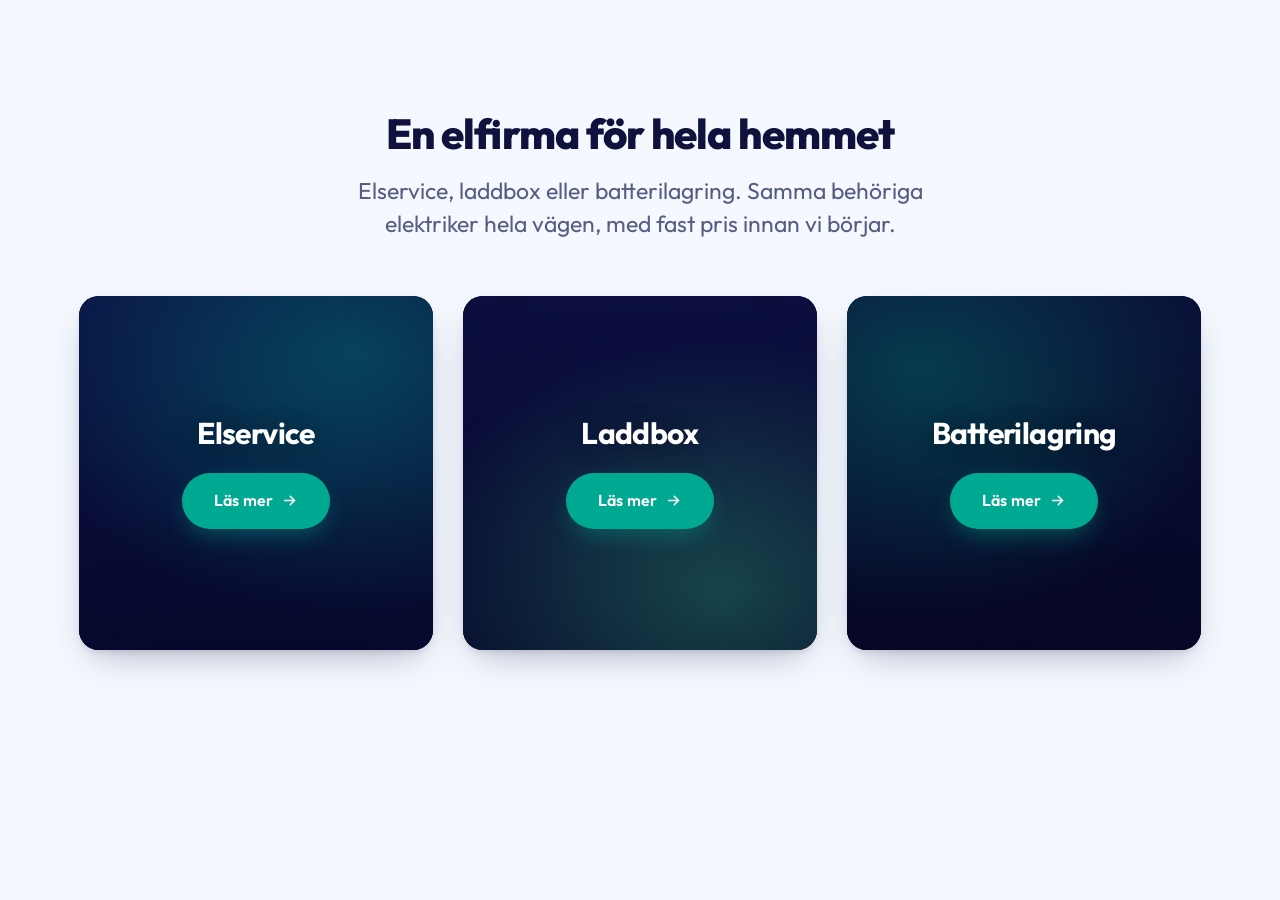
==== index.html @ d0bf8b24 "Evify layout + Hemsol hover + Ampy skin (new copy, teal CTA) - Evify-identical layout: centred headi" ====
<!DOCTYPE html>
<html lang="sv">
<head>
<meta charset="UTF-8">
<meta name="viewport" content="width=device-width, initial-scale=1.0">
<title>Ampy — "En elfirma för hela hemmet" (Evify-layout · Hemsol-hover)</title>
<!-- Prototype only: production self-hosts Outfit (no Google Fonts request). -->
<link rel="preconnect" href="https://fonts.googleapis.com">
<link rel="preconnect" href="https://fonts.gstatic.com" crossorigin>
<link href="https://fonts.googleapis.com/css2?family=Outfit:wght@300;400;500;600;700;800&display=swap" rel="stylesheet">
<style>
/* ===== Ampy canonical tokens (values match ampy-design-system/reference/tokens.css) ===== */
:root{
  --ap-navy:#090b32; --ap-teal:#00a991; --ap-teal-bright:#1cc4af; --ap-green:#39c281; --ap-mint:#55ff9a;
  --ap-offwhite:#f5f9ff; --ap-white:#ffffff;
  --ink:#0f123c; --ink-muted:#565e82;
  --font:"Outfit",system-ui,-apple-system,sans-serif;
  --w-light:300; --w-reg:400; --w-med:500; --w-semi:600; --w-bold:700; --w-black:800;
  --fs-sm:clamp(1.4rem,1.3rem + 0.3vw,1.6rem);
  --fs-body:clamp(1.6rem,1.5rem + 0.4vw,1.9rem);
  --fs-lead:clamp(1.9rem,1.7rem + 0.6vw,2.3rem);
  --fs-cardtitle:clamp(2.2rem,1.8rem + 1vw,3rem);
  --fs-h2:clamp(3.0rem,2.4rem + 1.8vw,4.2rem);
  --lh-snug:1.14; --tr-tight:-0.022em;
  --s-2:0.8rem; --s-3:1.2rem; --s-4:1.6rem; --s-5:2.4rem; --s-6:3.2rem; --s-7:4.8rem; --s-8:6.4rem;
  --r-lg:2rem; --r-pill:999rem;
  --shadow-card:0 1.6rem 4rem -1.2rem rgba(9,11,50,0.28),0 0.4rem 1rem -0.4rem rgba(9,11,50,0.18);
  --shadow-card-h:0 3rem 6rem -1.4rem rgba(9,11,50,0.38),0 1rem 2rem -0.6rem rgba(9,11,50,0.22);
  --shadow-teal:0 1rem 2.4rem -0.6rem rgba(0,169,145,0.45);
  --ring:0 0 0 0.3rem rgba(0,169,145,0.5);
  --ease:cubic-bezier(0.2,0.6,0.2,1); --ease-out:cubic-bezier(0.16,1,0.3,1);
}
@media (prefers-reduced-motion:reduce){ *{animation:none !important; transition:none !important;} }

*,*::before,*::after{box-sizing:border-box;margin:0;padding:0;}
html{font-size:62.5%;-webkit-text-size-adjust:100%;}
body{font-family:var(--font);font-weight:var(--w-reg);font-size:var(--fs-body);line-height:1.6;
  color:var(--ink);background:var(--ap-offwhite);
  font-feature-settings:"kern" 1,"liga" 1;-webkit-font-smoothing:antialiased;text-rendering:optimizeLegibility;}
img,svg{display:block;max-width:100%;} a{color:inherit;text-decoration:none;}
::selection{background:rgba(0,169,145,0.22);}

/* ============================================================================
   BLOCK — Evify layout (identical sizing/placement) + Hemsol hover + Ampy skin
   ============================================================================ */
.amp3{padding-block:clamp(var(--s-8),4rem + 6vw,11rem);}
.amp3__wrap{width:100%;max-width:117rem;margin-inline:auto;
  padding-inline:max(var(--s-5),env(safe-area-inset-left));}

/* centred header (Evify structure) */
.amp3__head{max-width:64rem;margin-inline:auto;text-align:center;}
.amp3__title{font-size:var(--fs-h2);font-weight:var(--w-black);line-height:var(--lh-snug);
  letter-spacing:var(--tr-tight);color:var(--ink);text-wrap:balance;}
.amp3__lead{margin:var(--s-4) auto 0;max-width:52ch;font-size:var(--fs-lead);
  font-weight:var(--w-reg);line-height:1.45;color:var(--ink-muted);text-wrap:pretty;}

/* 3 equal square cards, 30px gutters (Evify), rounded 20px */
.amp3__grid{margin-top:clamp(var(--s-7),3rem + 2vw,var(--s-8));
  display:grid;grid-template-columns:repeat(3,1fr);gap:3rem;}

.pcard{position:relative;display:block;aspect-ratio:1/1;overflow:hidden;
  border-radius:var(--r-lg);background:var(--ap-navy);box-shadow:var(--shadow-card);
  transform:translateZ(0);
  transition:transform var(--normal,280ms) var(--ease),box-shadow var(--normal,280ms) var(--ease);}
.pcard:hover,.pcard:focus-visible{transform:translateY(-0.4rem);box-shadow:var(--shadow-card-h);outline:0;}
.pcard:focus-visible{box-shadow:var(--ring),var(--shadow-card-h);}

/* media = photo (with a midnight-aurora fallback so a missing photo degrades gracefully).
   The whole media layer zooms on hover — the Hemsol move. */
.pcard__media{position:absolute;inset:0;z-index:0;overflow:hidden;
  transform:scale(1);transition:transform 640ms var(--ease-out);will-change:transform;}
.pcard:hover .pcard__media,.pcard:focus-visible .pcard__media{transform:scale(1.08);}
.pcard__media img{width:100%;height:100%;object-fit:cover;}
.pcard--elservice .pcard__media{background:
  radial-gradient(60rem 44rem at 78% 16%,rgba(0,169,145,0.5),transparent 60%),
  linear-gradient(180deg,#0d1350,#06082a);}
.pcard--laddbox .pcard__media{background:
  radial-gradient(56rem 42rem at 74% 84%,rgba(57,194,129,0.46),transparent 60%),
  linear-gradient(180deg,#0d1145,#06082a);}
.pcard--batteri .pcard__media{background:
  radial-gradient(54rem 42rem at 20% 20%,rgba(0,169,145,0.44),transparent 60%),
  linear-gradient(180deg,#0b0e38,#05061f);}

/* legibility overlay for centred white text; Hemsol-style deepen on hover */
.pcard__overlay{position:absolute;inset:0;z-index:1;
  background:radial-gradient(125% 105% at 50% 50%,rgba(9,11,50,0.20),rgba(9,11,50,0.5));
  transition:background 420ms var(--ease);}
.pcard:hover .pcard__overlay,.pcard:focus-visible .pcard__overlay{
  background:radial-gradient(125% 105% at 50% 50%,rgba(9,11,50,0.32),rgba(9,11,50,0.64));}

/* centred content (Evify placement) */
.pcard__body{position:absolute;inset:0;z-index:2;
  display:flex;flex-direction:column;align-items:center;justify-content:center;gap:var(--s-5);
  text-align:center;padding:var(--s-5);color:var(--ap-white);}
.pcard__title{font-size:var(--fs-cardtitle);font-weight:var(--w-bold);line-height:1.05;
  letter-spacing:var(--tr-tight);color:var(--ap-white);
  text-shadow:0 0.1rem 2.4rem rgba(0,0,0,0.35);
  transition:transform 220ms var(--ease-out);}
.pcard:hover .pcard__title,.pcard:focus-visible .pcard__title{transform:translateY(-0.2rem);}

/* the CTA pill — kept from Evify, recoloured to Ampy teal ("Ampy-friendly light-blue") */
.pcard__cta{display:inline-flex;align-items:center;gap:var(--s-2);
  padding:1.5rem 3.2rem;border-radius:var(--r-pill);
  background:var(--ap-teal);color:var(--ap-white);
  font-size:var(--fs-sm);font-weight:var(--w-semi);letter-spacing:0.01em;
  box-shadow:var(--shadow-teal);
  transition:background 200ms var(--ease),transform 200ms var(--ease-out),box-shadow 200ms var(--ease);}
.pcard__cta svg{width:1.7rem;height:1.7rem;fill:none;stroke:currentColor;stroke-width:2.2;
  stroke-linecap:round;stroke-linejoin:round;
  transition:transform 200ms var(--ease-out);}
.pcard:hover .pcard__cta,.pcard:focus-visible .pcard__cta{
  background:var(--ap-teal-bright);transform:translateY(-0.2rem);
  box-shadow:0 1.4rem 3rem -0.6rem rgba(28,196,175,0.6);}
.pcard:hover .pcard__cta svg,.pcard:focus-visible .pcard__cta svg{transform:translateX(0.3rem);}

/* quiet load stagger */
@keyframes amp3-rise{from{opacity:0;transform:translateY(1.6rem);}to{opacity:1;transform:none;}}
.rise{animation:amp3-rise 520ms var(--ease-out) both;}
.rise.d1{animation-delay:.05s;} .rise.d2{animation-delay:.12s;}
.rise.d3{animation-delay:.20s;} .rise.d4{animation-delay:.28s;} .rise.d5{animation-delay:.36s;}

/* responsive — identical to Evify: 3-up ≥768, stacked square below */
@media (max-width:767px){
  .amp3__grid{grid-template-columns:1fr;gap:var(--s-5);}
}
@media (forced-colors:active){ .pcard:focus-visible{outline:0.2rem solid;outline-offset:0.2rem;} }
</style>
</head>
<body>

<section class="amp3" aria-labelledby="amp3-title">
  <div class="amp3__wrap">

    <header class="amp3__head">
      <h2 class="amp3__title rise d1" id="amp3-title">En elfirma för hela hemmet</h2>
      <p class="amp3__lead rise d2">Elservice, laddbox eller batterilagring. Samma behöriga elektriker hela vägen, med fast pris innan vi börjar.</p>
    </header>

    <div class="amp3__grid">

      <!-- Ruta 1 — Elservice  (bild 1: det upplysta huset i skymning) -->
      <a class="pcard pcard--elservice rise d3" href="/elservice/">
        <span class="pcard__media"><img src="img/elservice.jpg" alt="" loading="lazy" onerror="this.style.display='none'"></span>
        <span class="pcard__overlay"></span>
        <span class="pcard__body">
          <span class="pcard__title">Elservice</span>
          <span class="pcard__cta">Läs mer <svg viewBox="0 0 24 24"><path d="M5 12h14"/><path d="M13 6l6 6-6 6"/></svg></span>
        </span>
      </a>

      <!-- Ruta 2 — Laddbox  (bild 3: laddaren på träpanelen) -->
      <a class="pcard pcard--laddbox rise d4" href="/laddboxar/">
        <span class="pcard__media"><img src="img/laddbox.jpg" alt="" loading="lazy" onerror="this.style.display='none'"></span>
        <span class="pcard__overlay"></span>
        <span class="pcard__body">
          <span class="pcard__title">Laddbox</span>
          <span class="pcard__cta">Läs mer <svg viewBox="0 0 24 24"><path d="M5 12h14"/><path d="M13 6l6 6-6 6"/></svg></span>
        </span>
      </a>

      <!-- Ruta 3 — Batterilagring  (bild 2: trähuset med solceller) -->
      <a class="pcard pcard--batteri rise d5" href="/batterilagring/">
        <span class="pcard__media"><img src="img/batterilagring.jpg" alt="" loading="lazy" onerror="this.style.display='none'"></span>
        <span class="pcard__overlay"></span>
        <span class="pcard__body">
          <span class="pcard__title">Batterilagring</span>
          <span class="pcard__cta">Läs mer <svg viewBox="0 0 24 24"><path d="M5 12h14"/><path d="M13 6l6 6-6 6"/></svg></span>
        </span>
      </a>

    </div>
  </div>
</section>

</body>
</html>
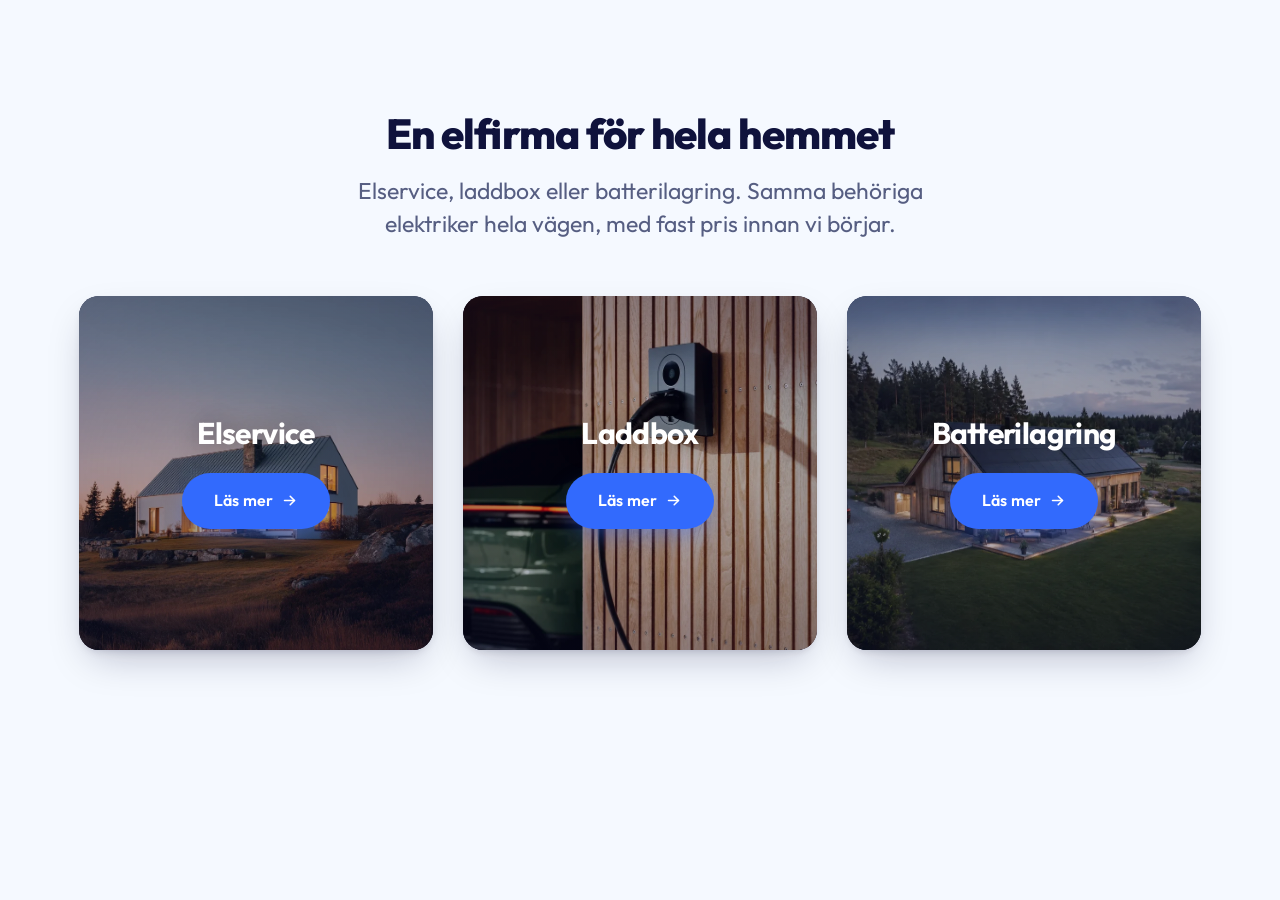
==== commit da80dfc1: "Add real Ampy photos + switch CTA from teal to Ampy blue (#326afd) - Real photos wired: Elservice=wh" ====
--- a/index.html
+++ b/index.html
@@ -12,6 +12,7 @@
 /* ===== Ampy canonical tokens (values match ampy-design-system/reference/tokens.css) ===== */
 :root{
   --ap-navy:#090b32; --ap-teal:#00a991; --ap-teal-bright:#1cc4af; --ap-green:#39c281; --ap-mint:#55ff9a;
+  --ap-blue:#326afd; --ap-blue-bright:#4b85fd;   /* Ampy brand blue (brandbook primary) — the CTA "ljusblå" */
   --ap-offwhite:#f5f9ff; --ap-white:#ffffff;
   --ink:#0f123c; --ink-muted:#565e82;
   --font:"Outfit",system-ui,-apple-system,sans-serif;
@@ -27,6 +28,7 @@
   --shadow-card:0 1.6rem 4rem -1.2rem rgba(9,11,50,0.28),0 0.4rem 1rem -0.4rem rgba(9,11,50,0.18);
   --shadow-card-h:0 3rem 6rem -1.4rem rgba(9,11,50,0.38),0 1rem 2rem -0.6rem rgba(9,11,50,0.22);
   --shadow-teal:0 1rem 2.4rem -0.6rem rgba(0,169,145,0.45);
+  --shadow-blue:0 1rem 2.4rem -0.6rem rgba(50,106,253,0.5);
   --ring:0 0 0 0.3rem rgba(0,169,145,0.5);
   --ease:cubic-bezier(0.2,0.6,0.2,1); --ease-out:cubic-bezier(0.16,1,0.3,1);
 }
@@ -101,16 +103,16 @@
 /* the CTA pill — kept from Evify, recoloured to Ampy teal ("Ampy-friendly light-blue") */
 .pcard__cta{display:inline-flex;align-items:center;gap:var(--s-2);
   padding:1.5rem 3.2rem;border-radius:var(--r-pill);
-  background:var(--ap-teal);color:var(--ap-white);
+  background:var(--ap-blue);color:var(--ap-white);
   font-size:var(--fs-sm);font-weight:var(--w-semi);letter-spacing:0.01em;
-  box-shadow:var(--shadow-teal);
+  box-shadow:var(--shadow-blue);
   transition:background 200ms var(--ease),transform 200ms var(--ease-out),box-shadow 200ms var(--ease);}
 .pcard__cta svg{width:1.7rem;height:1.7rem;fill:none;stroke:currentColor;stroke-width:2.2;
   stroke-linecap:round;stroke-linejoin:round;
   transition:transform 200ms var(--ease-out);}
 .pcard:hover .pcard__cta,.pcard:focus-visible .pcard__cta{
-  background:var(--ap-teal-bright);transform:translateY(-0.2rem);
-  box-shadow:0 1.4rem 3rem -0.6rem rgba(28,196,175,0.6);}
+  background:var(--ap-blue-bright);transform:translateY(-0.2rem);
+  box-shadow:0 1.4rem 3rem -0.6rem rgba(75,133,253,0.6);}
 .pcard:hover .pcard__cta svg,.pcard:focus-visible .pcard__cta svg{transform:translateX(0.3rem);}
 
 /* quiet load stagger */
@@ -140,7 +142,7 @@
 
       <!-- Ruta 1 — Elservice  (bild 1: det upplysta huset i skymning) -->
       <a class="pcard pcard--elservice rise d3" href="/elservice/">
-        <span class="pcard__media"><img src="img/elservice.jpg" alt="" loading="lazy" onerror="this.style.display='none'"></span>
+        <span class="pcard__media"><img src="img/elservice.webp" alt="" loading="lazy" onerror="this.style.display='none'"></span>
         <span class="pcard__overlay"></span>
         <span class="pcard__body">
           <span class="pcard__title">Elservice</span>
@@ -150,7 +152,7 @@
 
       <!-- Ruta 2 — Laddbox  (bild 3: laddaren på träpanelen) -->
       <a class="pcard pcard--laddbox rise d4" href="/laddboxar/">
-        <span class="pcard__media"><img src="img/laddbox.jpg" alt="" loading="lazy" onerror="this.style.display='none'"></span>
+        <span class="pcard__media"><img src="img/laddbox.webp" alt="" loading="lazy" onerror="this.style.display='none'"></span>
         <span class="pcard__overlay"></span>
         <span class="pcard__body">
           <span class="pcard__title">Laddbox</span>
@@ -160,7 +162,7 @@
 
       <!-- Ruta 3 — Batterilagring  (bild 2: trähuset med solceller) -->
       <a class="pcard pcard--batteri rise d5" href="/batterilagring/">
-        <span class="pcard__media"><img src="img/batterilagring.jpg" alt="" loading="lazy" onerror="this.style.display='none'"></span>
+        <span class="pcard__media"><img src="img/batterilagring.webp" alt="" loading="lazy" onerror="this.style.display='none'"></span>
         <span class="pcard__overlay"></span>
         <span class="pcard__body">
           <span class="pcard__title">Batterilagring</span>
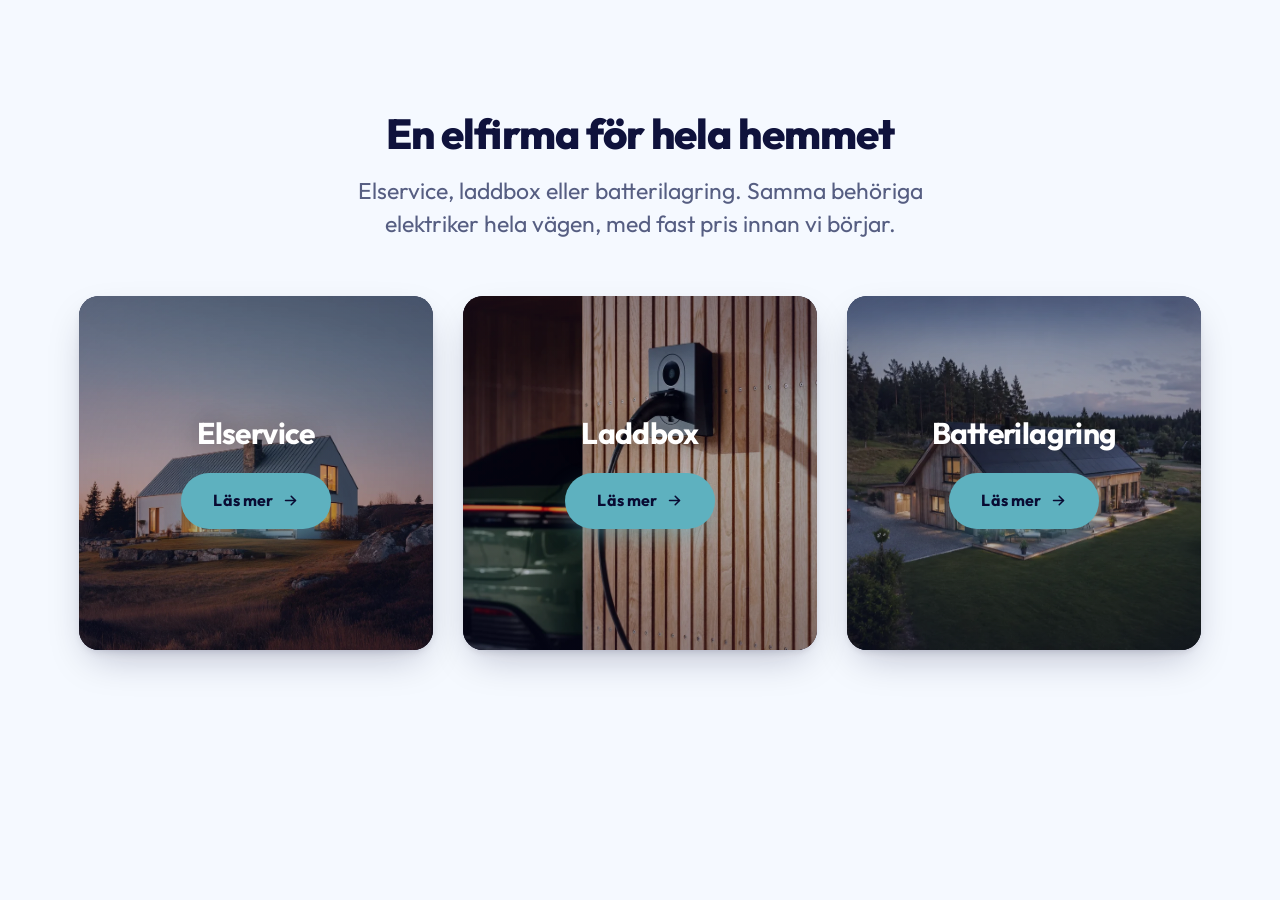
==== commit d4cf9834: "CTA -> Ampy sky-blue #5eb1bf (owner-picked 'ljusblå') with dark text for AA" ====
--- a/index.html
+++ b/index.html
@@ -12,7 +12,7 @@
 /* ===== Ampy canonical tokens (values match ampy-design-system/reference/tokens.css) ===== */
 :root{
   --ap-navy:#090b32; --ap-teal:#00a991; --ap-teal-bright:#1cc4af; --ap-green:#39c281; --ap-mint:#55ff9a;
-  --ap-blue:#326afd; --ap-blue-bright:#4b85fd;   /* Ampy brand blue (brandbook primary) — the CTA "ljusblå" */
+  --ap-blue:#5eb1bf; --ap-blue-bright:#74c2ce;   /* Ampy sky-blue (brandbook secondary) — the CTA "ljusblå", owner-picked */
   --ap-offwhite:#f5f9ff; --ap-white:#ffffff;
   --ink:#0f123c; --ink-muted:#565e82;
   --font:"Outfit",system-ui,-apple-system,sans-serif;
@@ -28,7 +28,7 @@
   --shadow-card:0 1.6rem 4rem -1.2rem rgba(9,11,50,0.28),0 0.4rem 1rem -0.4rem rgba(9,11,50,0.18);
   --shadow-card-h:0 3rem 6rem -1.4rem rgba(9,11,50,0.38),0 1rem 2rem -0.6rem rgba(9,11,50,0.22);
   --shadow-teal:0 1rem 2.4rem -0.6rem rgba(0,169,145,0.45);
-  --shadow-blue:0 1rem 2.4rem -0.6rem rgba(50,106,253,0.5);
+  --shadow-blue:0 1rem 2.4rem -0.6rem rgba(94,177,191,0.55);
   --ring:0 0 0 0.3rem rgba(0,169,145,0.5);
   --ease:cubic-bezier(0.2,0.6,0.2,1); --ease-out:cubic-bezier(0.16,1,0.3,1);
 }
@@ -103,8 +103,8 @@
 /* the CTA pill — kept from Evify, recoloured to Ampy teal ("Ampy-friendly light-blue") */
 .pcard__cta{display:inline-flex;align-items:center;gap:var(--s-2);
   padding:1.5rem 3.2rem;border-radius:var(--r-pill);
-  background:var(--ap-blue);color:var(--ap-white);
-  font-size:var(--fs-sm);font-weight:var(--w-semi);letter-spacing:0.01em;
+  background:var(--ap-blue);color:var(--ap-navy);
+  font-size:var(--fs-sm);font-weight:var(--w-bold);letter-spacing:0.01em;
   box-shadow:var(--shadow-blue);
   transition:background 200ms var(--ease),transform 200ms var(--ease-out),box-shadow 200ms var(--ease);}
 .pcard__cta svg{width:1.7rem;height:1.7rem;fill:none;stroke:currentColor;stroke-width:2.2;
@@ -112,7 +112,7 @@
   transition:transform 200ms var(--ease-out);}
 .pcard:hover .pcard__cta,.pcard:focus-visible .pcard__cta{
   background:var(--ap-blue-bright);transform:translateY(-0.2rem);
-  box-shadow:0 1.4rem 3rem -0.6rem rgba(75,133,253,0.6);}
+  box-shadow:0 1.4rem 3rem -0.6rem rgba(94,177,191,0.6);}
 .pcard:hover .pcard__cta svg,.pcard:focus-visible .pcard__cta svg{transform:translateX(0.3rem);}
 
 /* quiet load stagger */
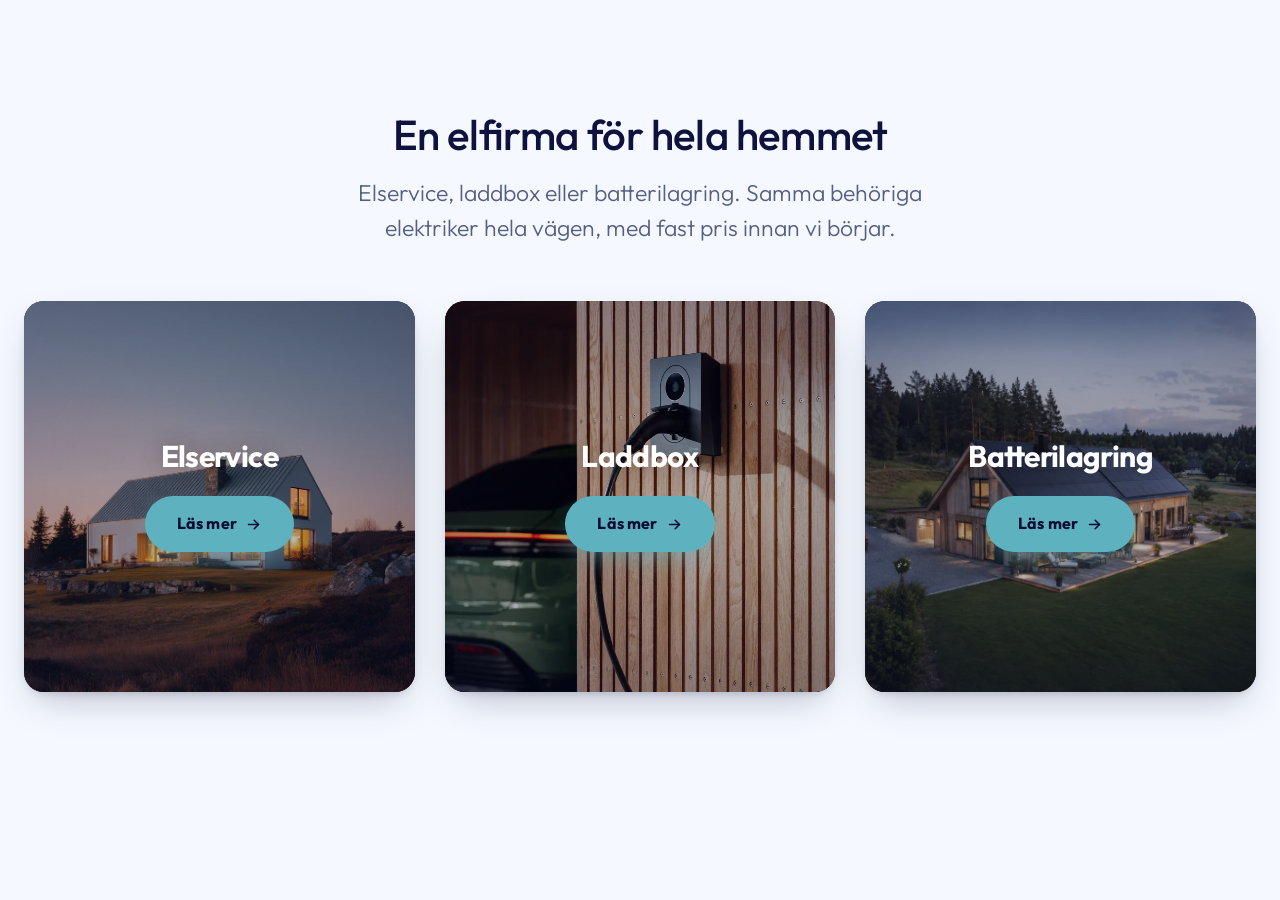
==== commit 58c3b025: "Type to style guide (H2 Medium 500/lh1.2, lead Light 300, tighter measure) + bigger cards (117->132r" ====
--- a/index.html
+++ b/index.html
@@ -46,15 +46,16 @@
    BLOCK — Evify layout (identical sizing/placement) + Hemsol hover + Ampy skin
    ============================================================================ */
 .amp3{padding-block:clamp(var(--s-8),4rem + 6vw,11rem);}
-.amp3__wrap{width:100%;max-width:117rem;margin-inline:auto;
+.amp3__wrap{width:100%;max-width:132rem;margin-inline:auto;
   padding-inline:max(var(--s-5),env(safe-area-inset-left));}
 
-/* centred header (Evify structure) */
-.amp3__head{max-width:64rem;margin-inline:auto;text-align:center;}
-.amp3__title{font-size:var(--fs-h2);font-weight:var(--w-black);line-height:var(--lh-snug);
-  letter-spacing:var(--tr-tight);color:var(--ink);text-wrap:balance;}
-.amp3__lead{margin:var(--s-4) auto 0;max-width:52ch;font-size:var(--fs-lead);
-  font-weight:var(--w-reg);line-height:1.45;color:var(--ink-muted);text-wrap:pretty;}
+/* centred header (Evify structure). Type follows the style guide:
+   H2 = Outfit Medium (500) / lh 1.2, NOT Black; body = Outfit Light (300). */
+.amp3__head{max-width:62rem;margin-inline:auto;text-align:center;}
+.amp3__title{font-size:var(--fs-h2);font-weight:var(--w-med);line-height:1.2;
+  letter-spacing:-0.01em;color:var(--ink);text-wrap:balance;}
+.amp3__lead{margin:var(--s-4) auto 0;max-width:46ch;font-size:var(--fs-lead);
+  font-weight:var(--w-light);line-height:1.5;color:var(--ink-muted);text-wrap:pretty;}
 
 /* 3 equal square cards, 30px gutters (Evify), rounded 20px */
 .amp3__grid{margin-top:clamp(var(--s-7),3rem + 2vw,var(--s-8));
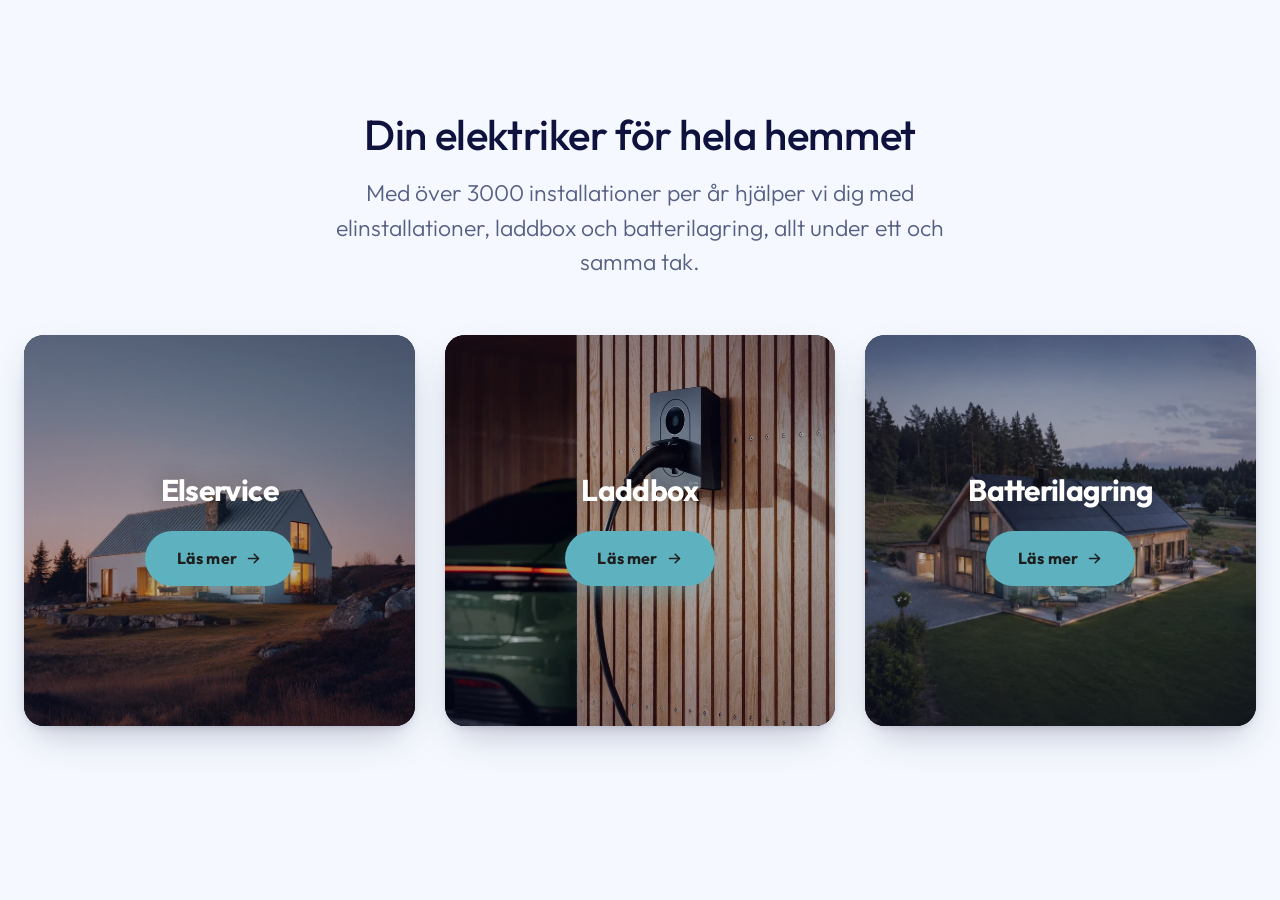
==== commit 702e24ff: "Copy lock-in + black CTA text - Heading -> 'Din elektriker för hela hemmet' (owner-picked, du-tillta" ====
--- a/index.html
+++ b/index.html
@@ -14,7 +14,7 @@
   --ap-navy:#090b32; --ap-teal:#00a991; --ap-teal-bright:#1cc4af; --ap-green:#39c281; --ap-mint:#55ff9a;
   --ap-blue:#5eb1bf; --ap-blue-bright:#74c2ce;   /* Ampy sky-blue (brandbook secondary) — the CTA "ljusblå", owner-picked */
   --ap-offwhite:#f5f9ff; --ap-white:#ffffff;
-  --ink:#0f123c; --ink-muted:#565e82;
+  --ink:#0f123c; --ink-muted:#565e82; --ap-black:#1e1e1e;
   --font:"Outfit",system-ui,-apple-system,sans-serif;
   --w-light:300; --w-reg:400; --w-med:500; --w-semi:600; --w-bold:700; --w-black:800;
   --fs-sm:clamp(1.4rem,1.3rem + 0.3vw,1.6rem);
@@ -104,7 +104,7 @@
 /* the CTA pill — kept from Evify, recoloured to Ampy teal ("Ampy-friendly light-blue") */
 .pcard__cta{display:inline-flex;align-items:center;gap:var(--s-2);
   padding:1.5rem 3.2rem;border-radius:var(--r-pill);
-  background:var(--ap-blue);color:var(--ap-navy);
+  background:var(--ap-blue);color:var(--ap-black);
   font-size:var(--fs-sm);font-weight:var(--w-bold);letter-spacing:0.01em;
   box-shadow:var(--shadow-blue);
   transition:background 200ms var(--ease),transform 200ms var(--ease-out),box-shadow 200ms var(--ease);}
@@ -135,8 +135,8 @@
   <div class="amp3__wrap">
 
     <header class="amp3__head">
-      <h2 class="amp3__title rise d1" id="amp3-title">En elfirma för hela hemmet</h2>
-      <p class="amp3__lead rise d2">Elservice, laddbox eller batterilagring. Samma behöriga elektriker hela vägen, med fast pris innan vi börjar.</p>
+      <h2 class="amp3__title rise d1" id="amp3-title">Din elektriker för hela hemmet</h2>
+      <p class="amp3__lead rise d2">Med över 3000 installationer per år hjälper vi dig med elinstallationer, laddbox och batterilagring, allt under ett och samma tak.</p>
     </header>
 
     <div class="amp3__grid">
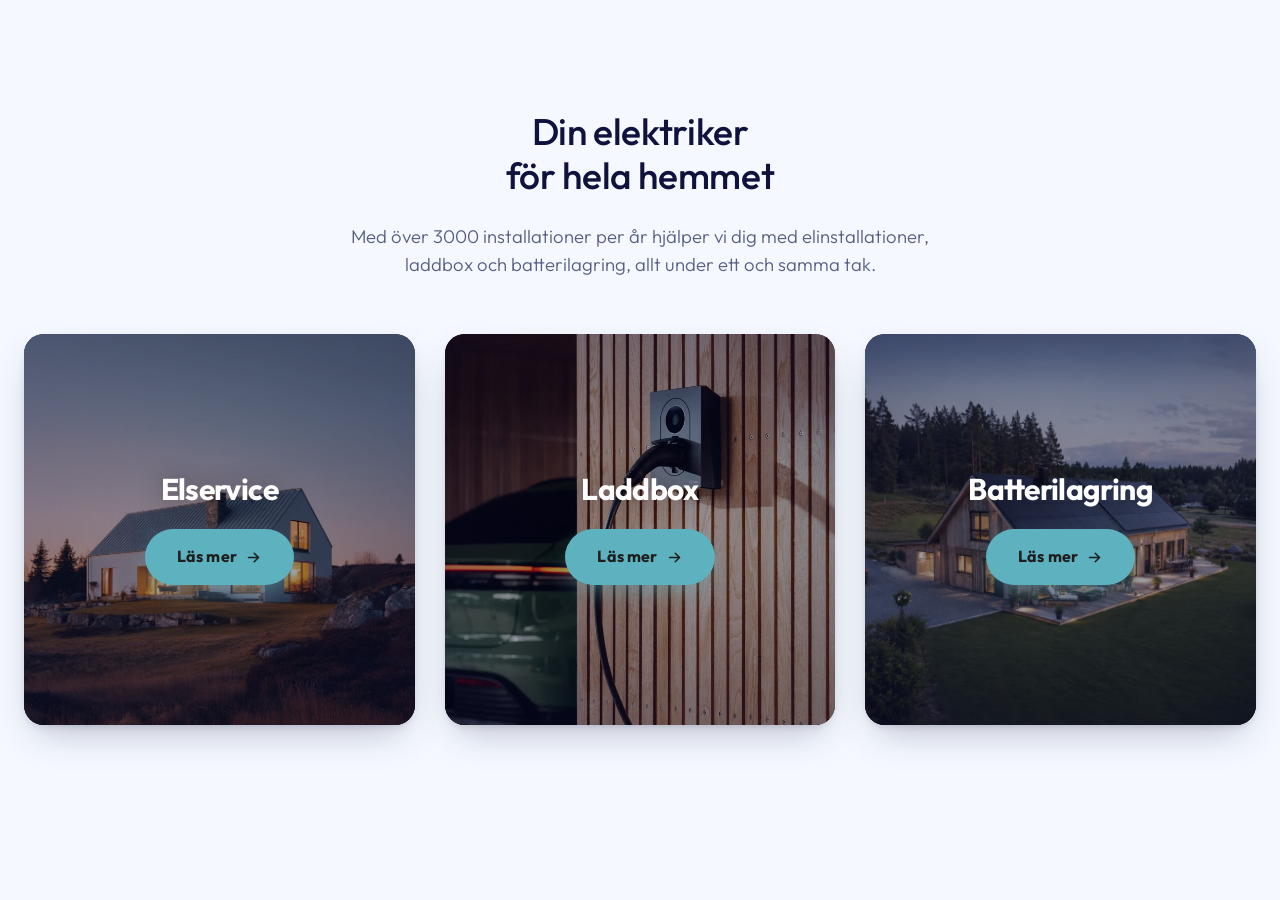
==== commit 153759a4: "Type to guide (H2 smidge smaller, lead --aptext-m 18px) + lead 2 lines wider than heading + mobile f" ====
--- a/index.html
+++ b/index.html
@@ -19,9 +19,9 @@
   --w-light:300; --w-reg:400; --w-med:500; --w-semi:600; --w-bold:700; --w-black:800;
   --fs-sm:clamp(1.4rem,1.3rem + 0.3vw,1.6rem);
   --fs-body:clamp(1.6rem,1.5rem + 0.4vw,1.9rem);
-  --fs-lead:clamp(1.9rem,1.7rem + 0.6vw,2.3rem);
+  --fs-lead:clamp(1.7rem,1.62rem + 0.25vw,1.85rem);   /* style guide --aptext-m (17->18.5px) */
   --fs-cardtitle:clamp(2.2rem,1.8rem + 1vw,3rem);
-  --fs-h2:clamp(3.0rem,2.4rem + 1.8vw,4.2rem);
+  --fs-h2:clamp(2.8rem,2.3rem + 1.1vw,3.8rem);         /* a smidge smaller, guide-scale H2 wt500/lh1.2 */
   --lh-snug:1.14; --tr-tight:-0.022em;
   --s-2:0.8rem; --s-3:1.2rem; --s-4:1.6rem; --s-5:2.4rem; --s-6:3.2rem; --s-7:4.8rem; --s-8:6.4rem;
   --r-lg:2rem; --r-pill:999rem;
@@ -51,10 +51,11 @@
 
 /* centred header (Evify structure). Type follows the style guide:
    H2 = Outfit Medium (500) / lh 1.2, NOT Black; body = Outfit Light (300). */
-.amp3__head{max-width:62rem;margin-inline:auto;text-align:center;}
-.amp3__title{font-size:var(--fs-h2);font-weight:var(--w-med);line-height:1.2;
+.amp3__head{max-width:96rem;margin-inline:auto;text-align:center;}
+.amp3__title{max-width:40rem;margin-inline:auto;font-size:var(--fs-h2);font-weight:var(--w-med);line-height:1.2;
   letter-spacing:-0.01em;color:var(--ink);text-wrap:balance;}
-.amp3__lead{margin:var(--s-4) auto 0;max-width:46ch;font-size:var(--fs-lead);
+/* lead is deliberately WIDER than the title (2 lines, not 3) */
+.amp3__lead{margin:var(--s-5) auto 0;max-width:58rem;font-size:var(--fs-lead);
   font-weight:var(--w-light);line-height:1.5;color:var(--ink-muted);text-wrap:pretty;}
 
 /* 3 equal square cards, 30px gutters (Evify), rounded 20px */
@@ -86,7 +87,7 @@
 
 /* legibility overlay for centred white text; Hemsol-style deepen on hover */
 .pcard__overlay{position:absolute;inset:0;z-index:1;
-  background:radial-gradient(125% 105% at 50% 50%,rgba(9,11,50,0.20),rgba(9,11,50,0.5));
+  background:radial-gradient(125% 105% at 50% 50%,rgba(9,11,50,0.32),rgba(9,11,50,0.58));
   transition:background 420ms var(--ease);}
 .pcard:hover .pcard__overlay,.pcard:focus-visible .pcard__overlay{
   background:radial-gradient(125% 105% at 50% 50%,rgba(9,11,50,0.32),rgba(9,11,50,0.64));}
@@ -124,7 +125,10 @@
 
 /* responsive — identical to Evify: 3-up ≥768, stacked square below */
 @media (max-width:767px){
-  .amp3__grid{grid-template-columns:1fr;gap:var(--s-5);}
+  /* single column, but CAP the card width so a full-width square never explodes into
+     a giant tile on large phones / small tablets (that was the mobile break) */
+  .amp3__grid{grid-template-columns:1fr;gap:var(--s-5);max-width:44rem;margin-inline:auto;}
+  .pcard__cta{padding:1.4rem 2.8rem;}
 }
 @media (forced-colors:active){ .pcard:focus-visible{outline:0.2rem solid;outline-offset:0.2rem;} }
 </style>
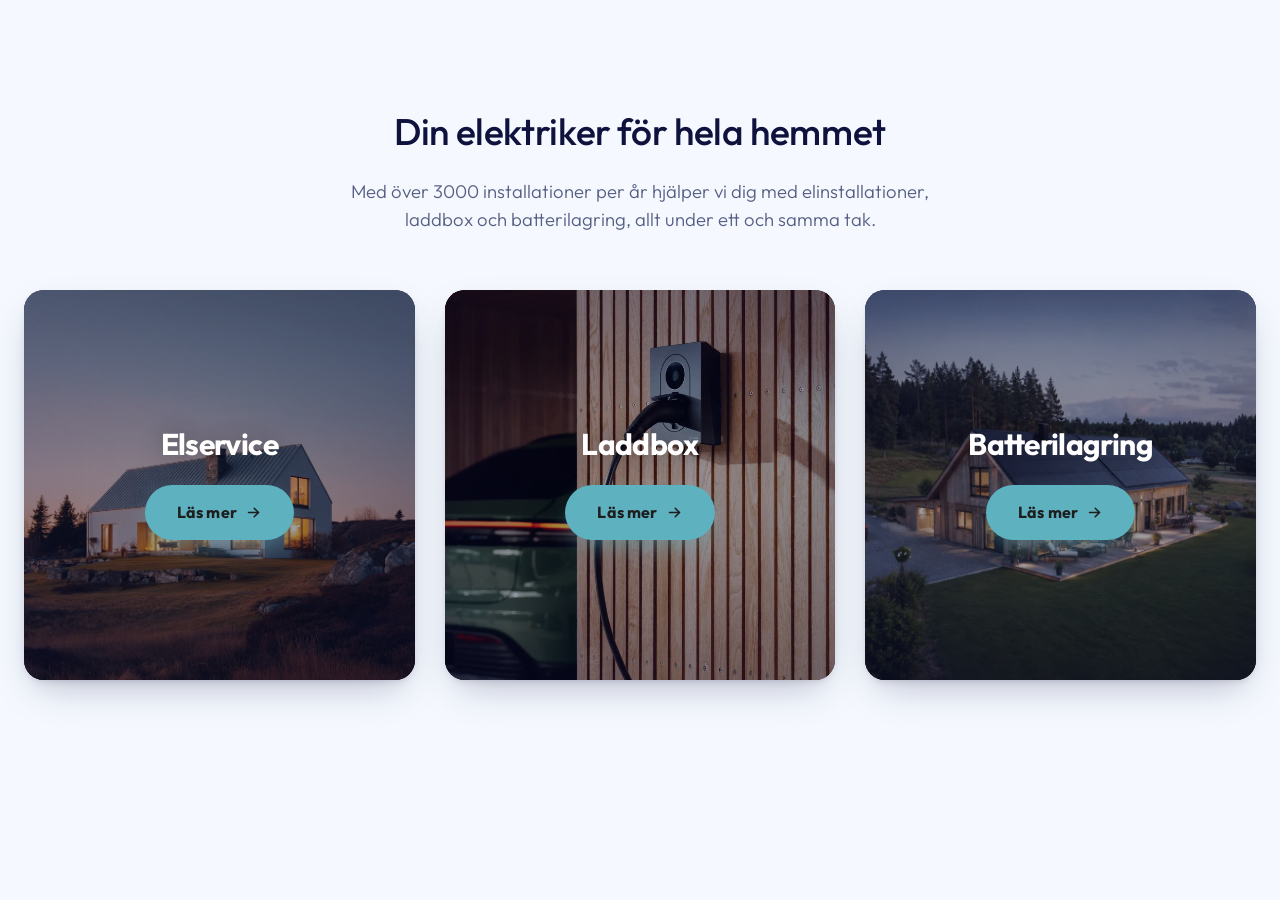
==== commit 83ae97fc: "Heading on one line on desktop (title max-width 40rem->60rem; wraps only on phones)" ====
--- a/index.html
+++ b/index.html
@@ -52,7 +52,8 @@
 /* centred header (Evify structure). Type follows the style guide:
    H2 = Outfit Medium (500) / lh 1.2, NOT Black; body = Outfit Light (300). */
 .amp3__head{max-width:96rem;margin-inline:auto;text-align:center;}
-.amp3__title{max-width:40rem;margin-inline:auto;font-size:var(--fs-h2);font-weight:var(--w-med);line-height:1.2;
+/* wide enough to stay on ONE line on desktop; still wraps safely on phones (viewport < text) */
+.amp3__title{max-width:60rem;margin-inline:auto;font-size:var(--fs-h2);font-weight:var(--w-med);line-height:1.2;
   letter-spacing:-0.01em;color:var(--ink);text-wrap:balance;}
 /* lead is deliberately WIDER than the title (2 lines, not 3) */
 .amp3__lead{margin:var(--s-5) auto 0;max-width:58rem;font-size:var(--fs-lead);
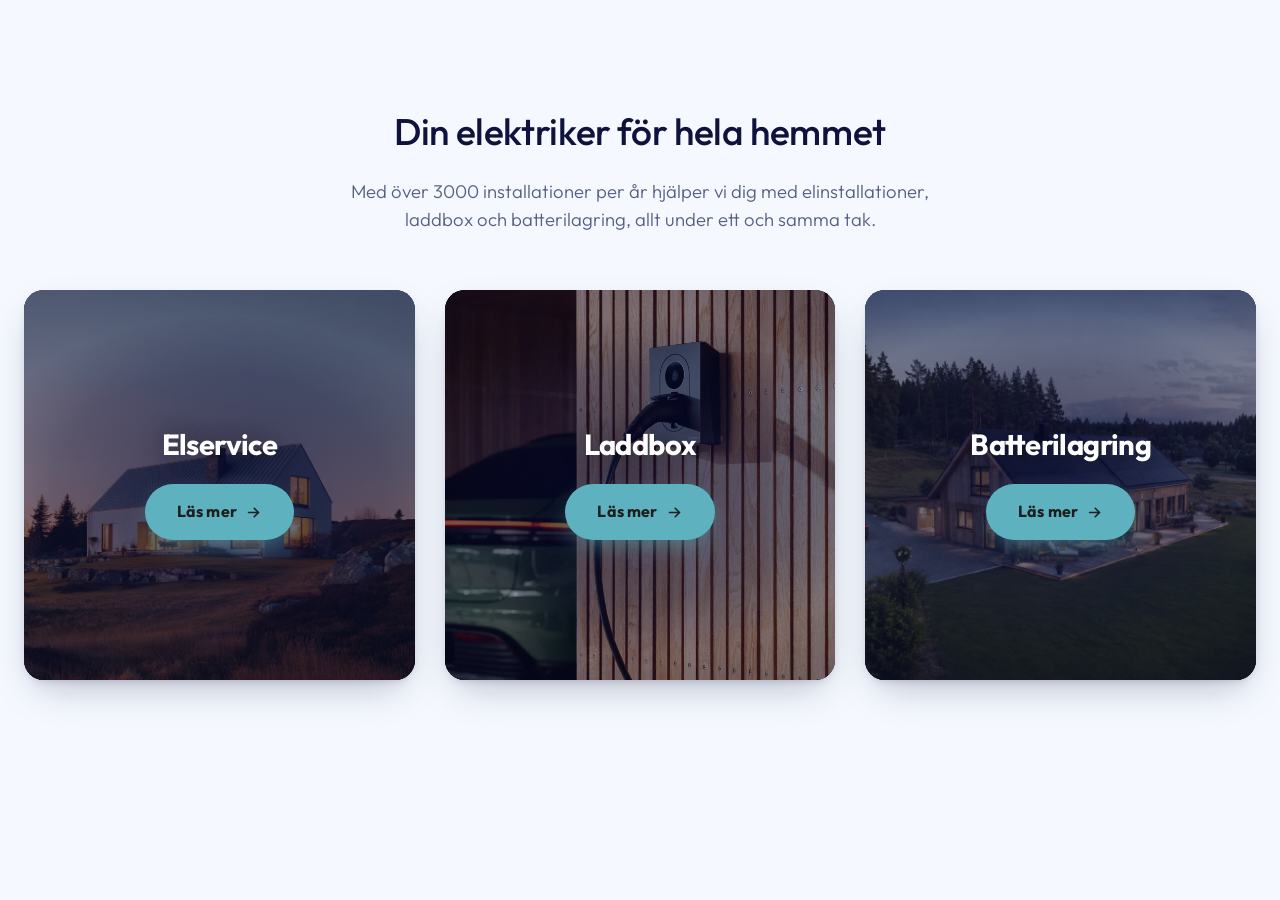
==== commit 0b66aea7: "Full bulletproof review pass (3-panel audit: iOS/cross-browser, WCAG, device-matrix) Blockers fixed:" ====
--- a/index.html
+++ b/index.html
@@ -2,34 +2,34 @@
 <html lang="sv">
 <head>
 <meta charset="UTF-8">
-<meta name="viewport" content="width=device-width, initial-scale=1.0">
-<title>Ampy — "En elfirma för hela hemmet" (Evify-layout · Hemsol-hover)</title>
+<meta name="viewport" content="width=device-width, initial-scale=1.0, viewport-fit=cover">
+<title>Ampy — "Din elektriker för hela hemmet"</title>
 <!-- Prototype only: production self-hosts Outfit (no Google Fonts request). -->
 <link rel="preconnect" href="https://fonts.googleapis.com">
 <link rel="preconnect" href="https://fonts.gstatic.com" crossorigin>
-<link href="https://fonts.googleapis.com/css2?family=Outfit:wght@300;400;500;600;700;800&display=swap" rel="stylesheet">
+<link href="https://fonts.googleapis.com/css2?family=Outfit:wght@300;400;500;600;700&display=swap" rel="stylesheet">
 <style>
 /* ===== Ampy canonical tokens (values match ampy-design-system/reference/tokens.css) ===== */
 :root{
-  --ap-navy:#090b32; --ap-teal:#00a991; --ap-teal-bright:#1cc4af; --ap-green:#39c281; --ap-mint:#55ff9a;
+  --ap-navy:#090b32; --ap-teal:#00a991;
   --ap-blue:#5eb1bf; --ap-blue-bright:#74c2ce;   /* Ampy sky-blue (brandbook secondary) — the CTA "ljusblå", owner-picked */
   --ap-offwhite:#f5f9ff; --ap-white:#ffffff;
   --ink:#0f123c; --ink-muted:#565e82; --ap-black:#1e1e1e;
   --font:"Outfit",system-ui,-apple-system,sans-serif;
-  --w-light:300; --w-reg:400; --w-med:500; --w-semi:600; --w-bold:700; --w-black:800;
+  --w-light:300; --w-reg:400; --w-med:500; --w-semi:600; --w-bold:700;
   --fs-sm:clamp(1.4rem,1.3rem + 0.3vw,1.6rem);
   --fs-body:clamp(1.6rem,1.5rem + 0.4vw,1.9rem);
   --fs-lead:clamp(1.7rem,1.62rem + 0.25vw,1.85rem);   /* style guide --aptext-m (17->18.5px) */
-  --fs-cardtitle:clamp(2.2rem,1.8rem + 1vw,3rem);
-  --fs-h2:clamp(2.8rem,2.3rem + 1.1vw,3.8rem);         /* a smidge smaller, guide-scale H2 wt500/lh1.2 */
-  --lh-snug:1.14; --tr-tight:-0.022em;
+  --fs-cardtitle:clamp(2rem,1.5rem + 1.1vw,3rem);
+  --fs-h2:clamp(2.8rem,2.3rem + 1.1vw,3.8rem);         /* guide-scale H2, wt 500 / lh 1.2 */
+  --tr-tight:-0.022em;
   --s-2:0.8rem; --s-3:1.2rem; --s-4:1.6rem; --s-5:2.4rem; --s-6:3.2rem; --s-7:4.8rem; --s-8:6.4rem;
   --r-lg:2rem; --r-pill:999rem;
   --shadow-card:0 1.6rem 4rem -1.2rem rgba(9,11,50,0.28),0 0.4rem 1rem -0.4rem rgba(9,11,50,0.18);
   --shadow-card-h:0 3rem 6rem -1.4rem rgba(9,11,50,0.38),0 1rem 2rem -0.6rem rgba(9,11,50,0.22);
-  --shadow-teal:0 1rem 2.4rem -0.6rem rgba(0,169,145,0.45);
   --shadow-blue:0 1rem 2.4rem -0.6rem rgba(94,177,191,0.55);
-  --ring:0 0 0 0.3rem rgba(0,169,145,0.5);
+  --ring:0 0 0 0.3rem rgba(0,169,145,0.9);
+  --normal:280ms;
   --ease:cubic-bezier(0.2,0.6,0.2,1); --ease-out:cubic-bezier(0.16,1,0.3,1);
 }
 @media (prefers-reduced-motion:reduce){ *{animation:none !important; transition:none !important;} }
@@ -47,16 +47,17 @@
    ============================================================================ */
 .amp3{padding-block:clamp(var(--s-8),4rem + 6vw,11rem);}
 .amp3__wrap{width:100%;max-width:132rem;margin-inline:auto;
-  padding-inline:max(var(--s-5),env(safe-area-inset-left));}
-
-/* centred header (Evify structure). Type follows the style guide:
-   H2 = Outfit Medium (500) / lh 1.2, NOT Black; body = Outfit Light (300). */
+  /* per-side safe areas so a landscape notch never clips either edge */
+  padding-left:max(var(--s-5),env(safe-area-inset-left));
+  padding-right:max(var(--s-5),env(safe-area-inset-right));}
+
+/* centred header. Type follows the style guide: H2 Medium 500 / lh 1.2; body Light 300. */
 .amp3__head{max-width:96rem;margin-inline:auto;text-align:center;}
-/* wide enough to stay on ONE line on desktop; still wraps safely on phones (viewport < text) */
+/* wide enough to stay on ONE line on desktop; wraps safely on phones (viewport < text) */
 .amp3__title{max-width:60rem;margin-inline:auto;font-size:var(--fs-h2);font-weight:var(--w-med);line-height:1.2;
-  letter-spacing:-0.01em;color:var(--ink);text-wrap:balance;}
+  letter-spacing:-0.01em;color:var(--ink);text-wrap:balance;overflow-wrap:break-word;}
 /* lead is deliberately WIDER than the title (2 lines, not 3) */
-.amp3__lead{margin:var(--s-5) auto 0;max-width:58rem;font-size:var(--fs-lead);
+.amp3__lead{margin:var(--s-5) auto 0;max-width:60rem;font-size:var(--fs-lead);
   font-weight:var(--w-light);line-height:1.5;color:var(--ink-muted);text-wrap:pretty;}
 
 /* 3 equal square cards, 30px gutters (Evify), rounded 20px */
@@ -65,45 +66,51 @@
 
 .pcard{position:relative;display:block;aspect-ratio:1/1;overflow:hidden;
   border-radius:var(--r-lg);background:var(--ap-navy);box-shadow:var(--shadow-card);
-  transform:translateZ(0);
-  transition:transform var(--normal,280ms) var(--ease),box-shadow var(--normal,280ms) var(--ease);}
+  -webkit-tap-highlight-color:transparent;
+  transition:transform var(--normal) var(--ease),box-shadow var(--normal) var(--ease);}
+/* aspect-ratio fallback for very old browsers (iOS < 15): keep a square via padding */
+.pcard::before{content:"";display:block;padding-top:100%;}
+@supports (aspect-ratio:1/1){ .pcard::before{display:none;} }
 .pcard:hover,.pcard:focus-visible{transform:translateY(-0.4rem);box-shadow:var(--shadow-card-h);outline:0;}
 .pcard:focus-visible{box-shadow:var(--ring),var(--shadow-card-h);}
 
-/* media = photo (with a midnight-aurora fallback so a missing photo degrades gracefully).
-   The whole media layer zooms on hover — the Hemsol move. */
-.pcard__media{position:absolute;inset:0;z-index:0;overflow:hidden;
-  transform:scale(1);transition:transform 640ms var(--ease-out);will-change:transform;}
-.pcard:hover .pcard__media,.pcard:focus-visible .pcard__media{transform:scale(1.08);}
-.pcard__media img{width:100%;height:100%;object-fit:cover;}
-.pcard--elservice .pcard__media{background:
+/* media = the photo, set as a background LAYER stacked over a per-card aurora gradient.
+   If the photo 404s (or CSP blocks it), the gradient shows — no <img>, no broken-image icon,
+   nothing inline to be blocked. The whole layer zooms on hover (the Hemsol move). */
+.pcard__media{position:absolute;inset:0;z-index:0;
+  background-position:center;background-size:cover;background-repeat:no-repeat;
+  transform:scale(1);transition:transform 640ms var(--ease-out);}
+.pcard:hover .pcard__media,.pcard:focus-visible .pcard__media{transform:scale(1.08);will-change:transform;}
+.pcard--elservice .pcard__media{background-image:url("img/elservice.webp"),
   radial-gradient(60rem 44rem at 78% 16%,rgba(0,169,145,0.5),transparent 60%),
   linear-gradient(180deg,#0d1350,#06082a);}
-.pcard--laddbox .pcard__media{background:
+.pcard--laddbox .pcard__media{background-image:url("img/laddbox.webp"),
   radial-gradient(56rem 42rem at 74% 84%,rgba(57,194,129,0.46),transparent 60%),
   linear-gradient(180deg,#0d1145,#06082a);}
-.pcard--batteri .pcard__media{background:
+.pcard--batteri .pcard__media{background-image:url("img/batterilagring.webp"),
   radial-gradient(54rem 42rem at 20% 20%,rgba(0,169,145,0.44),transparent 60%),
   linear-gradient(180deg,#0b0e38,#05061f);}
 
-/* legibility overlay for centred white text; Hemsol-style deepen on hover */
+/* overall legibility overlay; Hemsol-style deepen on hover */
 .pcard__overlay{position:absolute;inset:0;z-index:1;
-  background:radial-gradient(125% 105% at 50% 50%,rgba(9,11,50,0.32),rgba(9,11,50,0.58));
+  background:radial-gradient(125% 105% at 50% 50%,rgba(9,11,50,0.30),rgba(9,11,50,0.56));
   transition:background 420ms var(--ease);}
 .pcard:hover .pcard__overlay,.pcard:focus-visible .pcard__overlay{
-  background:radial-gradient(125% 105% at 50% 50%,rgba(9,11,50,0.32),rgba(9,11,50,0.64));}
-
-/* centred content (Evify placement) */
+  background:radial-gradient(125% 105% at 50% 50%,rgba(9,11,50,0.34),rgba(9,11,50,0.62));}
+
+/* centred content (Evify placement). The soft centre scrim guarantees the white title
+   stays AA-legible over ANY photo, while the card edges keep the photo vivid. */
 .pcard__body{position:absolute;inset:0;z-index:2;
   display:flex;flex-direction:column;align-items:center;justify-content:center;gap:var(--s-5);
-  text-align:center;padding:var(--s-5);color:var(--ap-white);}
+  text-align:center;padding:var(--s-5);color:var(--ap-white);
+  background:radial-gradient(ellipse 82% 56% at 50% 50%,rgba(9,11,50,0.60) 0%,rgba(9,11,50,0.30) 52%,transparent 78%);}
 .pcard__title{font-size:var(--fs-cardtitle);font-weight:var(--w-bold);line-height:1.05;
-  letter-spacing:var(--tr-tight);color:var(--ap-white);
-  text-shadow:0 0.1rem 2.4rem rgba(0,0,0,0.35);
+  letter-spacing:var(--tr-tight);color:var(--ap-white);overflow-wrap:break-word;hyphens:auto;
+  text-shadow:0 0.1rem 2.4rem rgba(0,0,0,0.4);
   transition:transform 220ms var(--ease-out);}
 .pcard:hover .pcard__title,.pcard:focus-visible .pcard__title{transform:translateY(-0.2rem);}
 
-/* the CTA pill — kept from Evify, recoloured to Ampy teal ("Ampy-friendly light-blue") */
+/* the CTA pill — kept from Evify, recoloured to the Ampy sky-blue with black text */
 .pcard__cta{display:inline-flex;align-items:center;gap:var(--s-2);
   padding:1.5rem 3.2rem;border-radius:var(--r-pill);
   background:var(--ap-blue);color:var(--ap-black);
@@ -124,7 +131,7 @@
 .rise.d1{animation-delay:.05s;} .rise.d2{animation-delay:.12s;}
 .rise.d3{animation-delay:.20s;} .rise.d4{animation-delay:.28s;} .rise.d5{animation-delay:.36s;}
 
-/* responsive — identical to Evify: 3-up ≥768, stacked square below */
+/* responsive — identical to Evify: 3-up >=768, stacked square below */
 @media (max-width:767px){
   /* single column, but CAP the card width so a full-width square never explodes into
      a giant tile on large phones / small tablets (that was the mobile break) */
@@ -132,6 +139,18 @@
   .pcard__cta{padding:1.4rem 2.8rem;}
 }
 @media (forced-colors:active){ .pcard:focus-visible{outline:0.2rem solid;outline-offset:0.2rem;} }
+
+/* print: backgrounds are dropped by browsers -> show a plain legible list instead */
+@media print{
+  .amp3{padding-block:0;}
+  .amp3__grid{grid-template-columns:1fr;gap:1rem;}
+  .pcard{aspect-ratio:auto;background:#fff;box-shadow:none;border:1px solid #ccc;color:#000;}
+  .pcard::before{display:none;}
+  .pcard__media,.pcard__overlay{display:none;}
+  .pcard__body{position:static;background:none;color:#000;align-items:flex-start;padding:1.2rem;}
+  .pcard__title{color:#000;text-shadow:none;}
+  .pcard__cta{color:#000;background:none;box-shadow:none;padding:0.4rem 0;}
+}
 </style>
 </head>
 <body>
@@ -147,32 +166,32 @@
     <div class="amp3__grid">
 
       <!-- Ruta 1 — Elservice  (bild 1: det upplysta huset i skymning) -->
-      <a class="pcard pcard--elservice rise d3" href="/elservice/">
-        <span class="pcard__media"><img src="img/elservice.webp" alt="" loading="lazy" onerror="this.style.display='none'"></span>
+      <a class="pcard pcard--elservice rise d3" href="/elservice/" aria-label="Elservice – läs mer">
+        <span class="pcard__media"></span>
         <span class="pcard__overlay"></span>
         <span class="pcard__body">
           <span class="pcard__title">Elservice</span>
-          <span class="pcard__cta">Läs mer <svg viewBox="0 0 24 24"><path d="M5 12h14"/><path d="M13 6l6 6-6 6"/></svg></span>
+          <span class="pcard__cta">Läs mer <svg viewBox="0 0 24 24" aria-hidden="true"><path d="M5 12h14"/><path d="M13 6l6 6-6 6"/></svg></span>
         </span>
       </a>
 
       <!-- Ruta 2 — Laddbox  (bild 3: laddaren på träpanelen) -->
-      <a class="pcard pcard--laddbox rise d4" href="/laddboxar/">
-        <span class="pcard__media"><img src="img/laddbox.webp" alt="" loading="lazy" onerror="this.style.display='none'"></span>
+      <a class="pcard pcard--laddbox rise d4" href="/laddboxar/" aria-label="Laddbox – läs mer">
+        <span class="pcard__media"></span>
         <span class="pcard__overlay"></span>
         <span class="pcard__body">
           <span class="pcard__title">Laddbox</span>
-          <span class="pcard__cta">Läs mer <svg viewBox="0 0 24 24"><path d="M5 12h14"/><path d="M13 6l6 6-6 6"/></svg></span>
+          <span class="pcard__cta">Läs mer <svg viewBox="0 0 24 24" aria-hidden="true"><path d="M5 12h14"/><path d="M13 6l6 6-6 6"/></svg></span>
         </span>
       </a>
 
       <!-- Ruta 3 — Batterilagring  (bild 2: trähuset med solceller) -->
-      <a class="pcard pcard--batteri rise d5" href="/batterilagring/">
-        <span class="pcard__media"><img src="img/batterilagring.webp" alt="" loading="lazy" onerror="this.style.display='none'"></span>
+      <a class="pcard pcard--batteri rise d5" href="/batterilagring/" aria-label="Batterilagring – läs mer">
+        <span class="pcard__media"></span>
         <span class="pcard__overlay"></span>
         <span class="pcard__body">
           <span class="pcard__title">Batterilagring</span>
-          <span class="pcard__cta">Läs mer <svg viewBox="0 0 24 24"><path d="M5 12h14"/><path d="M13 6l6 6-6 6"/></svg></span>
+          <span class="pcard__cta">Läs mer <svg viewBox="0 0 24 24" aria-hidden="true"><path d="M5 12h14"/><path d="M13 6l6 6-6 6"/></svg></span>
         </span>
       </a>
 
